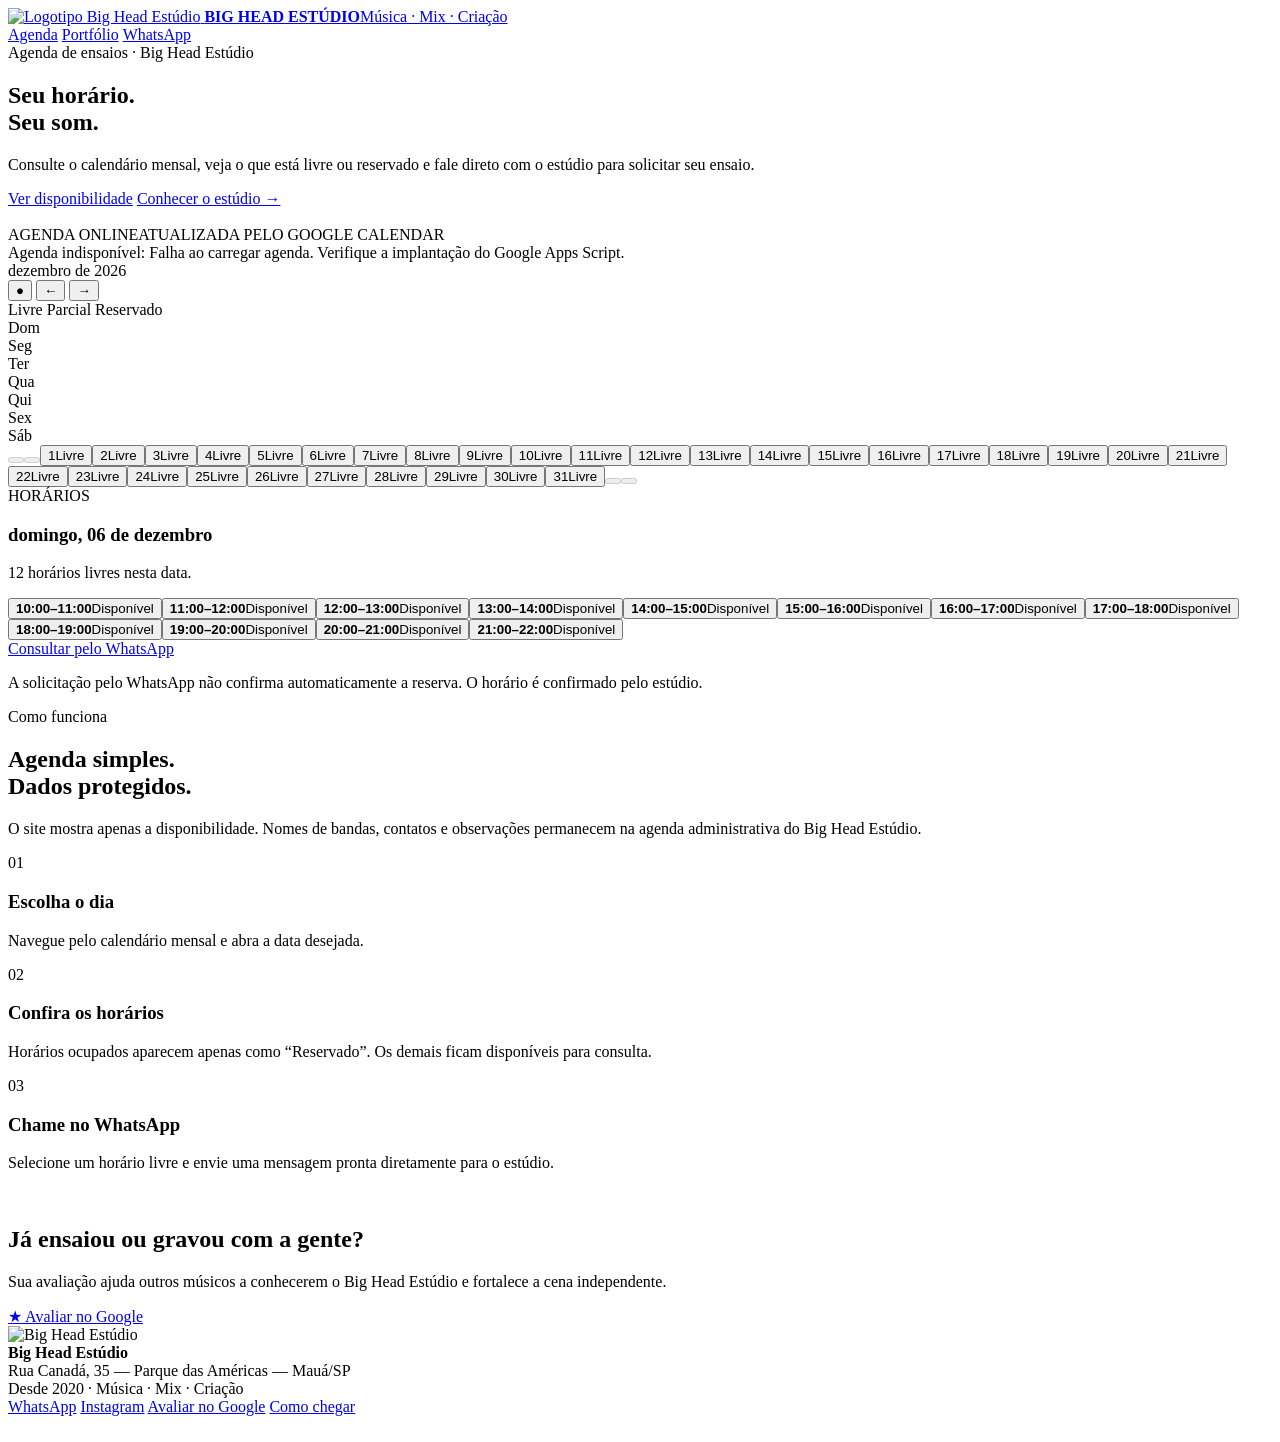
==== index.html @ 91223440 "Publish Big Head Estúdio homepage" ====
<!doctype html>
<html lang="pt-BR">
<head>
  <meta charset="utf-8">
  <meta name="viewport" content="width=device-width, initial-scale=1">
  <meta name="description" content="Agenda do Big Head Estúdio em Mauá. Consulte os horários disponíveis para ensaios e fale pelo WhatsApp.">
  <meta name="theme-color" content="#050505">
  <title>Agenda | Big Head Estúdio</title>
  <link rel="icon" href="assets/bh-mark.svg" type="image/svg+xml">
  <link rel="stylesheet" href="styles.css">
</head>
<body data-page="agenda">
  <header class="site-header">
    <nav class="nav" aria-label="Navegação principal">
      <a class="brand" href="index.html" aria-label="Big Head Estúdio — Agenda">
        <img class="brand-logo" src="assets/logo-oficial-2026.webp" alt="Logotipo Big Head Estúdio">
        <span class="brand-text"><strong>BIG HEAD ESTÚDIO</strong><span>Música · Mix · Criação</span></span>
      </a>
      <div class="nav-links">
        <a class="nav-link active" href="index.html">Agenda</a>
        <a class="nav-link" href="portfolio.html">Portfólio</a>
        <a class="nav-link nav-whatsapp js-whatsapp" href="#"><img src="assets/whatsapp-contact.svg" alt="">WhatsApp</a>
      </div>
    </nav>
  </header>

  <main>
    <section class="hero hero-agenda">
      <div class="container hero-layout">
        <div class="hero-content">
          <div class="eyebrow">Agenda de ensaios · Big Head Estúdio</div>
          <h1>Seu horário.<br><span>Seu som.</span></h1>
          <p class="hero-copy">Consulte o calendário mensal, veja o que está livre ou reservado e fale direto com o estúdio para solicitar seu ensaio.</p>
          <div class="hero-actions">
            <a class="btn btn-primary" href="#agenda">Ver disponibilidade</a>
            <a class="btn btn-ghost" href="portfolio.html">Conhecer o estúdio →</a>
          </div>
        </div>
        <div class="hero-emblem" aria-hidden="true">
          <div class="soundwave wave-left"></div>
          <img src="assets/logo-oficial-2026.webp" alt="">
          <div class="soundwave wave-right"></div>
        </div>
      </div>
    </section>

    <section id="agenda" class="container agenda-section">
      <div class="section-ribbon"><span>AGENDA ONLINE</span><span>ATUALIZADA PELO GOOGLE CALENDAR</span></div>
      <div id="demoBanner" class="demo-banner">Prévia de layout: a integração com o Google Calendar ainda não foi configurada neste arquivo. Os bloqueios exibidos abaixo são apenas demonstrativos.</div>
      <div class="calendar-shell">
        <div class="calendar-card">
          <div class="calendar-toolbar">
            <div id="calendarTitle" class="calendar-title">Mês</div>
            <button id="todayBtn" class="icon-btn" type="button" title="Hoje">●</button>
            <button id="prevMonth" class="icon-btn" type="button" aria-label="Mês anterior">←</button>
            <button id="nextMonth" class="icon-btn" type="button" aria-label="Próximo mês">→</button>
          </div>
          <div class="calendar-legend" aria-label="Legenda do calendário">
            <span><i class="legend-dot free"></i>Livre</span>
            <span><i class="legend-dot partial"></i>Parcial</span>
            <span><i class="legend-dot full"></i>Reservado</span>
          </div>
          <div class="weekdays" aria-hidden="true">
            <div>Dom</div><div>Seg</div><div>Ter</div><div>Qua</div><div>Qui</div><div>Sex</div><div>Sáb</div>
          </div>
          <div id="calendarGrid" class="calendar-grid" aria-label="Calendário mensal"></div>
        </div>

        <aside class="day-card" aria-live="polite">
          <div class="day-card-brand"><img src="assets/logo-oficial-2026.webp" alt=""><span>HORÁRIOS</span></div>
          <h3 id="selectedDateTitle">Selecione um dia</h3>
          <p id="selectedDateSubtitle" class="day-subtitle">Clique em uma data no calendário para consultar os horários.</p>
          <div id="slots" class="slots"></div>
          <a id="dayWhatsapp" class="btn btn-whatsapp day-cta js-whatsapp" href="#"><img src="assets/whatsapp-contact.svg" alt="">Consultar pelo WhatsApp</a>
          <p class="day-note">A solicitação pelo WhatsApp não confirma automaticamente a reserva. O horário é confirmado pelo estúdio.</p>
        </aside>
      </div>
    </section>

    <section class="section section-dark">
      <div class="container">
        <div class="section-head">
          <div><div class="eyebrow">Como funciona</div><h2>Agenda simples.<br>Dados protegidos.</h2></div>
          <p>O site mostra apenas a disponibilidade. Nomes de bandas, contatos e observações permanecem na agenda administrativa do Big Head Estúdio.</p>
        </div>
        <div class="grid-3">
          <article class="content-card"><div class="card-kicker">01</div><h3>Escolha o dia</h3><p>Navegue pelo calendário mensal e abra a data desejada.</p></article>
          <article class="content-card"><div class="card-kicker">02</div><h3>Confira os horários</h3><p>Horários ocupados aparecem apenas como “Reservado”. Os demais ficam disponíveis para consulta.</p></article>
          <article class="content-card"><div class="card-kicker">03</div><h3>Chame no WhatsApp</h3><p>Selecione um horário livre e envie uma mensagem pronta diretamente para o estúdio.</p></article>
        </div>
      </div>
    </section>

    <section class="container">
      <div class="review-cta">
        <img class="review-logo" src="assets/logo-oficial-2026.webp" alt="">
        <div><h2>Já ensaiou ou gravou com a gente?</h2><p>Sua avaliação ajuda outros músicos a conhecerem o Big Head Estúdio e fortalece a cena independente.</p></div>
        <a class="btn js-review" href="#" target="_blank" rel="noopener">★ Avaliar no Google</a>
      </div>
    </section>
  </main>

  <footer class="site-footer">
    <div class="container footer-grid">
      <div class="footer-brand"><img src="assets/logo-oficial-2026.webp" alt="Big Head Estúdio"><div><strong>Big Head Estúdio</strong><br>Rua Canadá, 35 — Parque das Américas — Mauá/SP<br><span>Desde 2020 · Música · Mix · Criação</span></div></div>
      <div class="footer-links">
        <a class="footer-whatsapp js-whatsapp" href="#"><img src="assets/whatsapp-contact.svg" alt="">WhatsApp</a>
        <a class="js-instagram" href="#" target="_blank" rel="noopener">Instagram</a>
        <a class="js-review" href="#" target="_blank" rel="noopener">Avaliar no Google</a>
        <a class="js-maps" href="#" target="_blank" rel="noopener">Como chegar</a>
      </div>
    </div>
  </footer>

  <a class="floating-whatsapp js-whatsapp" href="#" aria-label="Falar no WhatsApp"><img src="assets/whatsapp-contact.svg" alt=""></a>
  <script src="config.js"></script>
  <script src="app.js"></script>
</body>
</html>
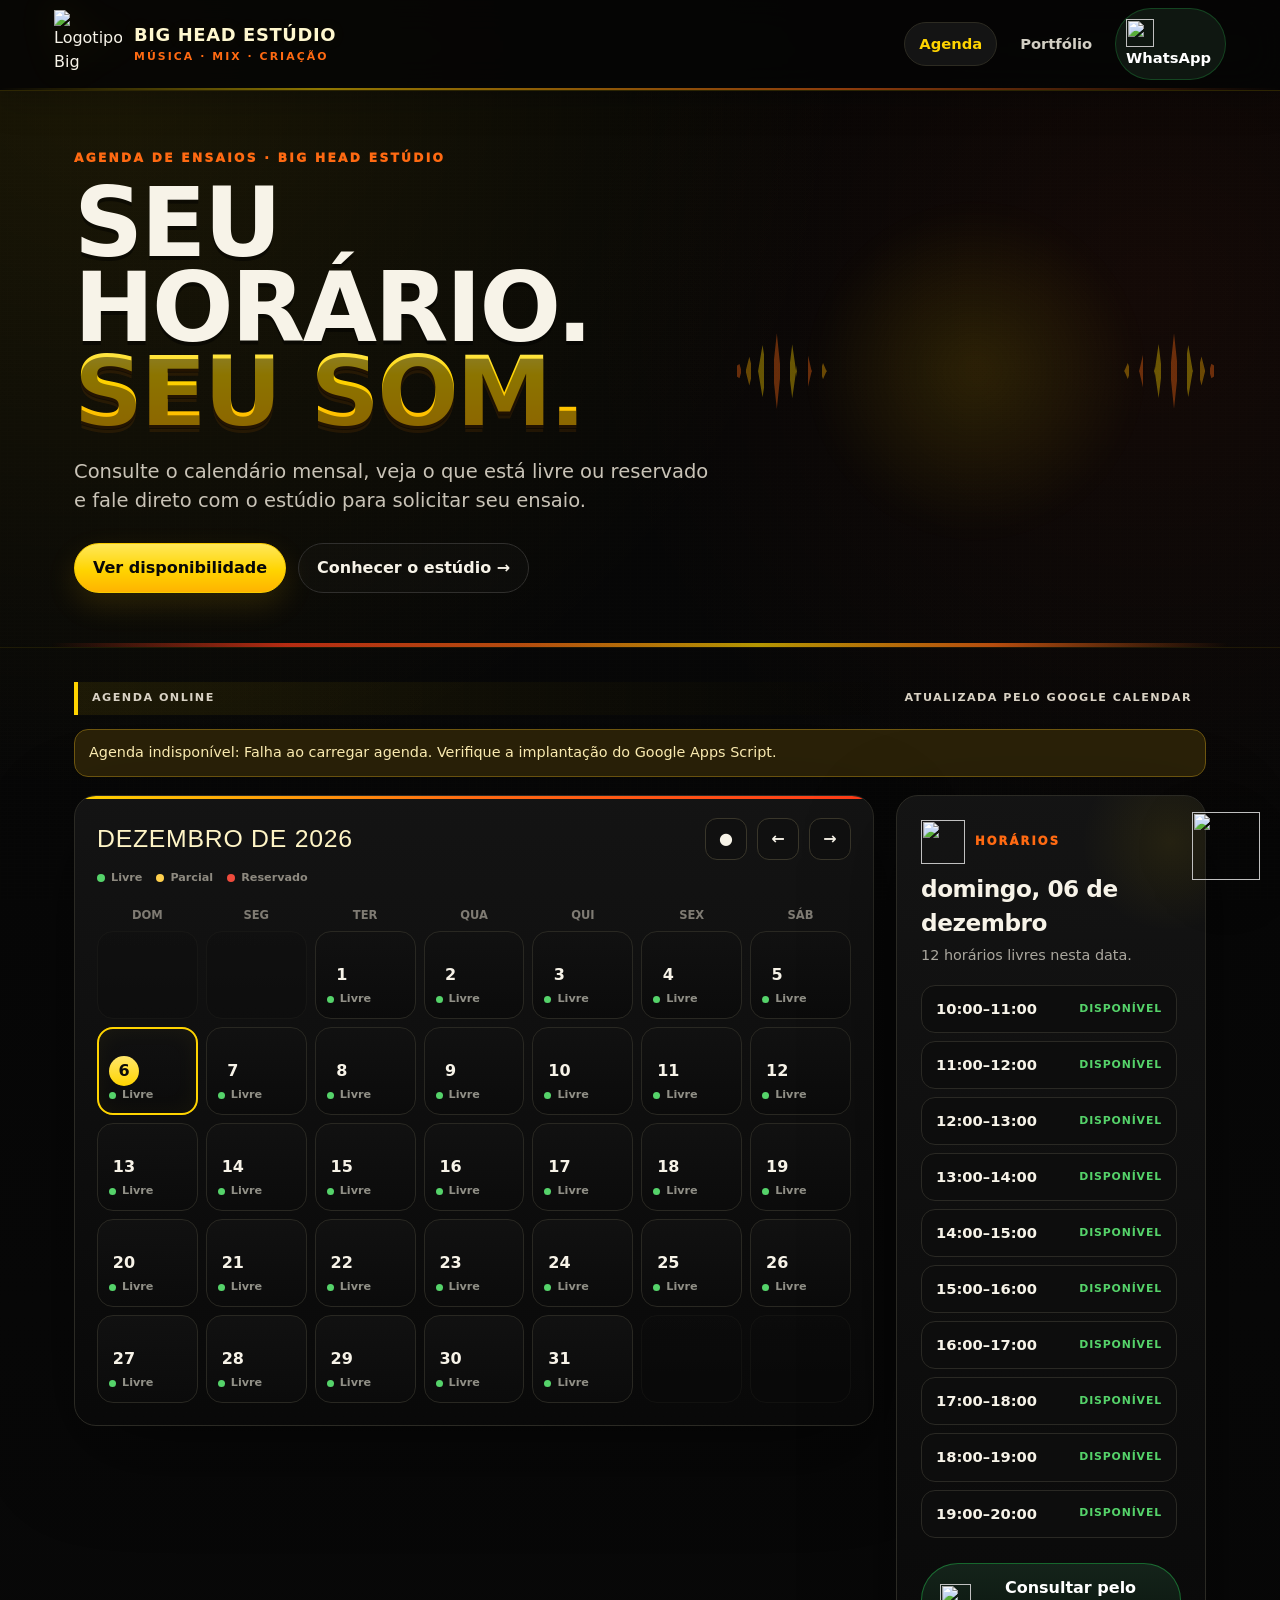
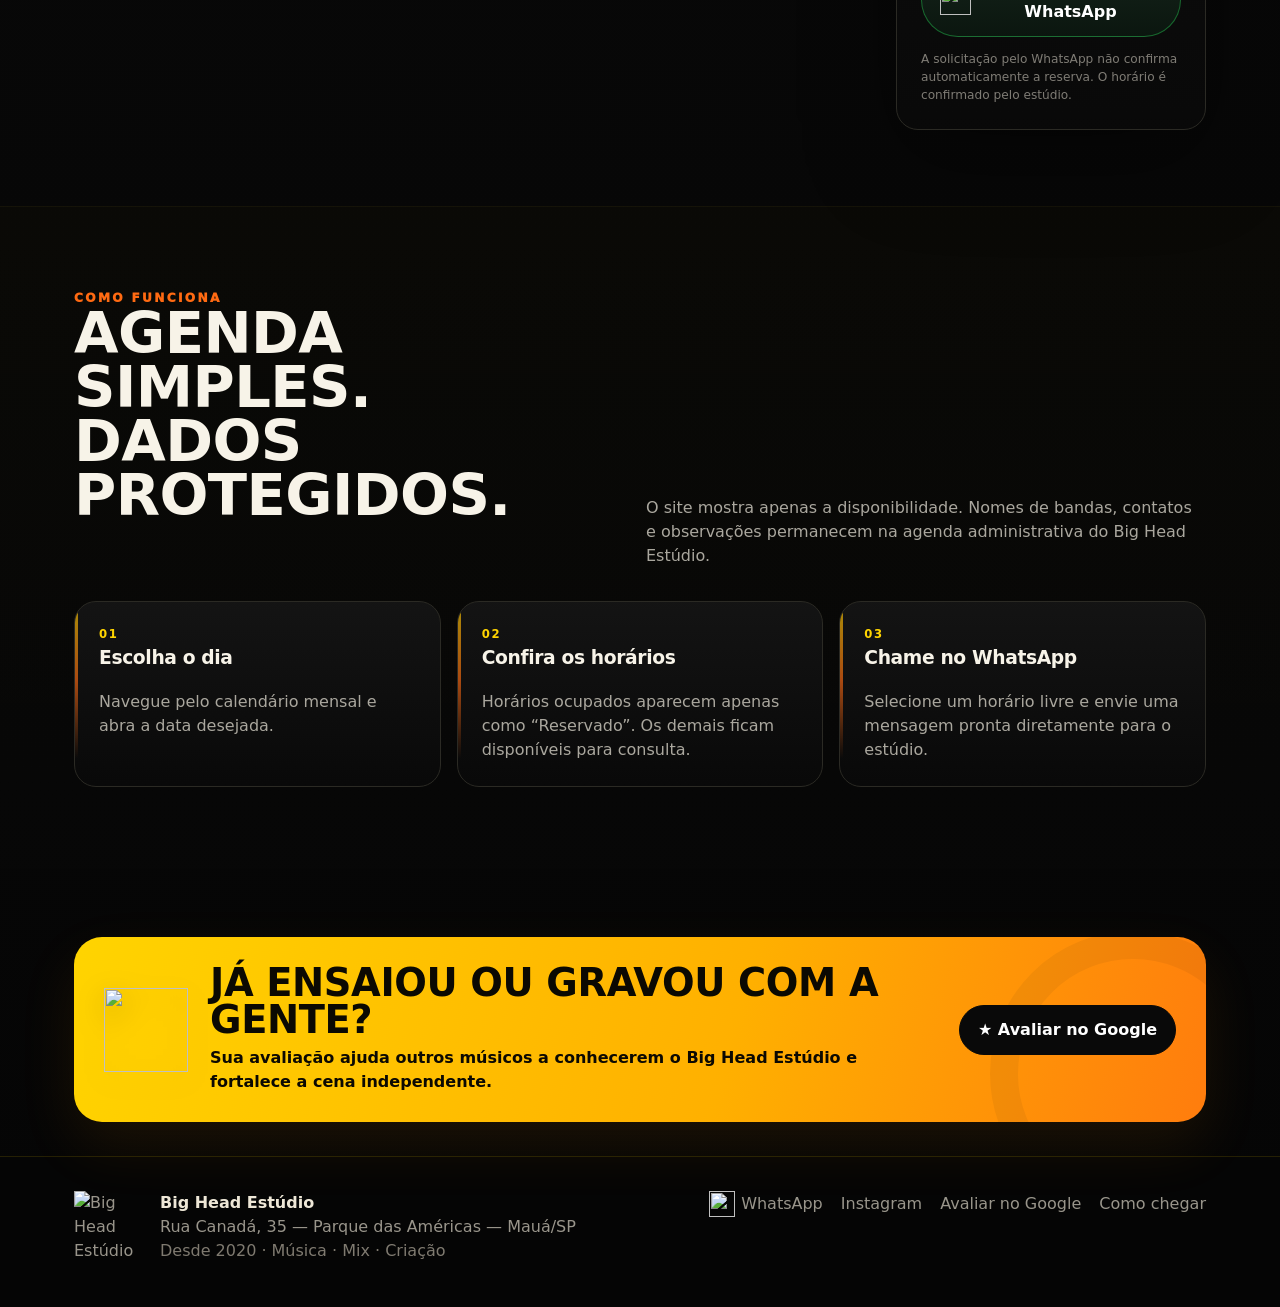
==== commit a031269c: "Split site styles for publication" ====
--- a/index.html
+++ b/index.html
@@ -7,7 +7,9 @@
   <meta name="theme-color" content="#050505">
   <title>Agenda | Big Head Estúdio</title>
   <link rel="icon" href="assets/bh-mark.svg" type="image/svg+xml">
-  <link rel="stylesheet" href="styles.css">
+  <link rel="stylesheet" href="styles-a.css">
+  <link rel="stylesheet" href="styles-b.css">
+  <link rel="stylesheet" href="styles-responsive.css">
 </head>
 <body data-page="agenda">
   <header class="site-header">
--- a/styles-a.css
+++ b/styles-a.css
@@ -0,0 +1,421 @@
+:root {
+  --bg: #050505;
+  --bg-2: #0a0a0b;
+  --panel: #0e0f10;
+  --panel-2: #151516;
+  --line: #292929;
+  --text: #f7f3e8;
+  --muted: #aaa79e;
+  --yellow: #ffd400;
+  --gold: #ffb000;
+  --orange: #ff6a12;
+  --red: #ff3b18;
+  --green: #19c94b;
+  --danger: #ef4b3c;
+  --ok: #55d36a;
+  --warning: #ffd04d;
+  --radius: 22px;
+  --shadow: 0 28px 90px rgba(0,0,0,.42);
+}
+
+* { box-sizing: border-box; }
+html { scroll-behavior: smooth; }
+body {
+  margin: 0;
+  background:
+    radial-gradient(circle at 8% 2%, rgba(255,212,0,.09), transparent 24%),
+    radial-gradient(circle at 90% 10%, rgba(255,76,24,.06), transparent 20%),
+    linear-gradient(180deg, #050505 0%, #080808 45%, #050505 100%);
+  color: var(--text);
+  font-family: Inter, ui-sans-serif, system-ui, -apple-system, BlinkMacSystemFont, "Segoe UI", sans-serif;
+  line-height: 1.5;
+}
+body::before {
+  content:"";
+  position:fixed;
+  inset:0;
+  pointer-events:none;
+  opacity:.18;
+  background-image:
+    repeating-linear-gradient(0deg, rgba(255,255,255,.012) 0 1px, transparent 1px 4px),
+    repeating-linear-gradient(90deg, rgba(255,212,0,.008) 0 1px, transparent 1px 7px);
+  mix-blend-mode:screen;
+  z-index:-1;
+}
+a { color: inherit; text-decoration: none; }
+button, input { font: inherit; }
+button { color: inherit; }
+img { max-width:100%; display:block; }
+
+.site-header {
+  position: sticky;
+  top: 0;
+  z-index: 50;
+  backdrop-filter: blur(18px);
+  background: rgba(5,5,5,.88);
+  border-bottom: 1px solid rgba(255,212,0,.16);
+  box-shadow:0 10px 35px rgba(0,0,0,.22);
+}
+.site-header::after {
+  content:"";
+  display:block;
+  height:2px;
+  background:linear-gradient(90deg, transparent, var(--yellow) 25%, var(--orange) 66%, transparent);
+  opacity:.55;
+}
+.nav {
+  max-width: 1220px;
+  margin: 0 auto;
+  min-height: 86px;
+  padding: 8px 24px;
+  display: flex;
+  align-items: center;
+  gap: 24px;
+}
+.brand { display:flex; align-items:center; gap:12px; margin-right:auto; min-width:0; }
+.brand-logo {
+  width:68px;
+  height:68px;
+  object-fit:contain;
+  flex:0 0 auto;
+  filter:drop-shadow(0 0 18px rgba(255,212,0,.13));
+}
+.brand-text { min-width:0; }
+.brand-text strong {
+  display:block;
+  font-family: Impact, "Arial Black", system-ui, sans-serif;
+  letter-spacing:.035em;
+  font-size:1.12rem;
+  color:#fff8cf;
+  text-shadow:0 0 18px rgba(255,212,0,.08);
+}
+.brand-text span {
+  display:block;
+  color:var(--orange);
+  font-size:.68rem;
+  font-weight:900;
+  text-transform:uppercase;
+  letter-spacing:.19em;
+}
+.nav-links { display:flex; align-items:center; gap:8px; }
+.nav-link {
+  padding:10px 14px;
+  border-radius:999px;
+  color:#d2cec3;
+  font-size:.92rem;
+  font-weight:800;
+  border:1px solid transparent;
+}
+.nav-link:hover, .nav-link.active {
+  background:#141414;
+  border-color:#2d2b22;
+  color:var(--yellow);
+}
+.nav-whatsapp {
+  background:#0f1711;
+  color:white;
+  border-color:rgba(38,212,84,.24);
+  padding-left:10px;
+}
+.nav-whatsapp:hover { background:#122417; color:white; border-color:#27d45b; }
+.nav-whatsapp img { width:28px; height:28px; }
+
+.container { max-width:1180px; margin:0 auto; padding:0 24px; }
+.hero {
+  position:relative;
+  overflow:hidden;
+  padding:58px 0 54px;
+  border-bottom:1px solid rgba(255,212,0,.08);
+}
+.hero::after,
+.portfolio-hero::after {
+  content:"";
+  position:absolute;
+  left:0; right:0; bottom:0;
+  height:4px;
+  background:linear-gradient(90deg, transparent 0 4%, var(--red), var(--orange), var(--yellow), var(--orange), transparent 96% 100%);
+  opacity:.7;
+}
+.hero-layout {
+  display:grid;
+  grid-template-columns:minmax(0,1.16fr) minmax(320px,.84fr);
+  gap:34px;
+  align-items:center;
+  position:relative;
+}
+.hero-content { position:relative; z-index:2; }
+.eyebrow {
+  color:var(--orange);
+  text-transform:uppercase;
+  letter-spacing:.19em;
+  font-size:.76rem;
+  font-weight:950;
+}
+h1,h2,h3,p { margin-top:0; }
+h1,h2 {
+  font-family: Impact, "Arial Black", ui-sans-serif, system-ui, sans-serif;
+  text-transform:uppercase;
+}
+h1 {
+  font-size:clamp(3rem, 7.5vw, 6.8rem);
+  line-height:.88;
+  letter-spacing:-.025em;
+  margin:14px 0 22px;
+  max-width:900px;
+  text-shadow:0 4px 0 rgba(0,0,0,.45);
+}
+h1 span {
+  color:var(--yellow);
+  background:linear-gradient(180deg,#fff37a 0%, var(--yellow) 35%, var(--gold) 100%);
+  -webkit-background-clip:text;
+  background-clip:text;
+  color:transparent;
+  filter:drop-shadow(0 3px 0 rgba(140,72,0,.4));
+}
+h2 {
+  font-size:clamp(2.15rem,4.5vw,4rem);
+  line-height:.94;
+  letter-spacing:-.01em;
+}
+h3 { letter-spacing:-.02em; }
+.hero-copy {
+  max-width:720px;
+  color:#c9c3b7;
+  font-size:clamp(1rem, 2vw, 1.22rem);
+}
+.hero-actions { display:flex; flex-wrap:wrap; gap:12px; margin-top:28px; }
+.btn {
+  border:1px solid var(--line);
+  background:var(--panel-2);
+  padding:12px 18px;
+  border-radius:999px;
+  display:inline-flex;
+  align-items:center;
+  justify-content:center;
+  gap:8px;
+  font-weight:900;
+  cursor:pointer;
+  transition:transform .16s ease, border-color .16s ease, box-shadow .16s ease, background .16s ease;
+}
+.btn:hover { transform:translateY(-1px); border-color:#4b4530; }
+.btn-primary {
+  background:linear-gradient(180deg,#ffe85a,var(--yellow) 55%,#ffb300);
+  color:#080808;
+  border-color:#f8cb00;
+  box-shadow:0 12px 30px rgba(255,190,0,.13);
+}
+.btn-primary:hover { box-shadow:0 14px 36px rgba(255,190,0,.2); }
+.btn-ghost { background:rgba(255,255,255,.02); border-color:#302f2d; }
+.btn-whatsapp {
+  background:linear-gradient(180deg,#14231a,#0b160f);
+  color:white;
+  border-color:rgba(40,215,86,.42);
+}
+.btn-whatsapp:hover { border-color:#28d756; background:#102218; }
+.btn-whatsapp img { width:31px; height:31px; }
+
+.hero-emblem {
+  position:relative;
+  display:grid;
+  place-items:center;
+  min-height:360px;
+}
+.hero-emblem::before {
+  content:"";
+  position:absolute;
+  width:78%;
+  aspect-ratio:1;
+  border-radius:50%;
+  background:radial-gradient(circle, rgba(255,212,0,.12), transparent 65%);
+  filter:blur(12px);
+}
+.hero-emblem img {
+  position:relative;
+  z-index:2;
+  width:min(420px, 100%);
+  filter:drop-shadow(0 24px 44px rgba(0,0,0,.5));
+}
+.soundwave {
+  position:absolute;
+  top:50%;
+  width:110px;
+  height:90px;
+  opacity:.38;
+  background:
+    linear-gradient(90deg,
+      transparent 0 4%, var(--orange) 4% 7%, transparent 7% 12%,
+      var(--gold) 12% 16%, transparent 16% 23%, var(--yellow) 23% 28%, transparent 28% 37%,
+      var(--orange) 37% 43%, transparent 43% 52%, var(--yellow) 52% 58%, transparent 58% 68%,
+      var(--orange) 68% 72%, transparent 72% 81%, var(--gold) 81% 85%, transparent 85% 100%);
+  clip-path:polygon(0 47%, 6% 42%, 10% 58%, 15% 34%, 21% 64%, 27% 21%, 34% 76%, 40% 8%, 47% 91%, 54% 20%, 61% 79%, 68% 31%, 75% 67%, 82% 41%, 88% 58%, 94% 46%, 100% 53%, 100% 47%, 94% 52%, 88% 42%, 82% 59%, 75% 33%, 68% 69%, 61% 21%, 54% 80%, 47% 9%, 40% 92%, 34% 24%, 27% 79%, 21% 36%, 15% 66%, 10% 42%, 6% 58%, 0 53%);
+}
+.wave-left { left:-12px; transform:translateY(-50%); }
+.wave-right { right:-12px; transform:translateY(-50%) scaleX(-1); }
+
+.agenda-section { padding-top:34px; }
+.section-ribbon {
+  display:flex;
+  justify-content:space-between;
+  gap:20px;
+  margin:0 0 14px;
+  padding:8px 14px;
+  border-left:4px solid var(--yellow);
+  background:linear-gradient(90deg, rgba(255,212,0,.08), transparent 72%);
+  color:#d9d2c4;
+  font-size:.7rem;
+  font-weight:900;
+  letter-spacing:.13em;
+  text-transform:uppercase;
+}
+.demo-banner {
+  display:none;
+  margin:0 0 18px;
+  padding:12px 14px;
+  border-radius:14px;
+  color:#fff0b4;
+  background:#2a2108;
+  border:1px solid #6f5710;
+  font-size:.9rem;
+}
+.demo-banner.visible { display:block; }
+
+.calendar-shell {
+  display:grid;
+  grid-template-columns:minmax(0,1.45fr) minmax(310px,.55fr);
+  gap:22px;
+  align-items:start;
+  padding-bottom:76px;
+}
+.calendar-card, .day-card, .content-card {
+  background:linear-gradient(180deg, rgba(20,20,20,.98), rgba(9,9,9,.98));
+  border:1px solid #2b2a24;
+  border-radius:var(--radius);
+  box-shadow:var(--shadow);
+}
+.calendar-card {
+  padding:22px;
+  position:relative;
+  overflow:hidden;
+}
+.calendar-card::before {
+  content:"";
+  position:absolute;
+  inset:0 0 auto;
+  height:3px;
+  background:linear-gradient(90deg,var(--yellow),var(--orange),var(--red));
+}
+.calendar-toolbar { display:flex; align-items:center; gap:10px; margin-bottom:10px; }
+.calendar-title {
+  margin-right:auto;
+  font-family:Impact,"Arial Black",sans-serif;
+  font-size:1.55rem;
+  letter-spacing:.03em;
+  text-transform:uppercase;
+  color:#fff5c6;
+}
+.icon-btn {
+  width:42px;
+  height:42px;
+  border-radius:12px;
+  border:1px solid #39362a;
+  background:#101010;
+  cursor:pointer;
+  font-weight:900;
+}
+.icon-btn:hover { border-color:var(--yellow); color:var(--yellow); }
+.calendar-legend {
+  display:flex;
+  gap:14px;
+  flex-wrap:wrap;
+  margin:0 0 15px;
+  color:#8e8a80;
+  font-size:.7rem;
+  font-weight:800;
+}
+.calendar-legend span { display:flex; align-items:center; gap:6px; }
+.legend-dot { width:8px; height:8px; border-radius:50%; display:inline-block; }
+.legend-dot.free { background:var(--ok); }
+.legend-dot.partial { background:var(--warning); }
+.legend-dot.full { background:var(--danger); }
+.weekdays, .calendar-grid { display:grid; grid-template-columns:repeat(7, 1fr); gap:8px; }
+.weekdays div {
+  text-align:center;
+  color:#7f7b73;
+  font-size:.72rem;
+  font-weight:900;
+  padding:6px 0;
+  text-transform:uppercase;
+}
+.day {
+  min-height:88px;
+  border:1px solid #292822;
+  background:linear-gradient(180deg,#111,#0b0b0b);
+  border-radius:16px;
+  padding:11px;
+  text-align:left;
+  cursor:pointer;
+  position:relative;
+  transition:.18s ease;
+}
+.day:hover { border-color:#6c5e22; transform:translateY(-1px); }
+.day.outside { opacity:.3; cursor:default; }
+.day.selected { outline:2px solid var(--yellow); outline-offset:-2px; box-shadow:inset 0 0 24px rgba(255,212,0,.05); }
+.day.today .day-number { background:linear-gradient(180deg,#ffe66b,var(--yellow)); color:#0a0a0a; }
+.day-number { width:30px; height:30px; display:grid; place-items:center; border-radius:50%; font-weight:900; }
+.day-status { position:absolute; left:11px; right:11px; bottom:10px; display:flex; align-items:center; gap:6px; color:#919087; font-size:.7rem; font-weight:800; }
+.status-dot { width:7px; height:7px; border-radius:50%; background:#5d5f66; }
+.day-status.free .status-dot { background:var(--ok); }
+.day-status.partial .status-dot { background:var(--warning); }
+.day-status.full .status-dot { background:var(--danger); }
+
+.day-card {
+  padding:24px;
+  position:sticky;
+  top:108px;
+  overflow:hidden;
+}
+.day-card::after {
+  content:"";
+  position:absolute;
+  right:-56px;
+  top:-44px;
+  width:180px;
+  height:180px;
+  border-radius:50%;
+  background:radial-gradient(circle, rgba(255,212,0,.08), transparent 70%);
+}
+.day-card-brand {
+  display:flex;
+  align-items:center;
+  gap:10px;
+  color:var(--orange);
+  font-size:.72rem;
+  font-weight:950;
+  letter-spacing:.18em;
+  margin-bottom:8px;
+}
+.day-card-brand img { width:44px; height:44px; object-fit:contain; }
+.day-card h3 { font-size:1.45rem; margin-bottom:4px; position:relative; z-index:2; }
+.day-subtitle { color:var(--muted); font-size:.9rem; margin-bottom:18px; }
+.slots { display:grid; gap:8px; max-height:560px; overflow:auto; padding-right:4px; }
+.slot {
+  width:100%;
+  border:1px solid #2a2924;
+  background:#0d0d0d;
+  border-radius:14px;
+  padding:12px 14px;
+  display:flex;
+  align-items:center;
+  justify-content:space-between;
+  gap:12px;
+  text-align:left;
+}
+.slot.available { cursor:pointer; }
+.slot.available:hover, .slot.available.selected { border-color:var(--yellow); background:#171508; }
+.slot.reserved { color:#77766f; opacity:.84; background:#0a0a0a; }
+.slot strong { font-size:.92rem; }
+.slot-badge { font-size:.68rem; font-weight:900; text-transform:uppercase; letter-spacing:.08em; }
+.slot.available .slot-badge { color:var(--ok); }
+.slot.reserved .slot-badge { color:var(--danger); }
+.day-cta { margin-top:18px; width:100%; }
+.day-note { color:#7f7c75; font-size:.76rem; margin:13px 0 0; }
--- a/styles-b.css
+++ b/styles-b.css
@@ -0,0 +1,164 @@
+.section { padding:82px 0; border-top:1px solid rgba(255,212,0,.05); }
+.section-dark { background:linear-gradient(180deg,rgba(255,212,0,.015),rgba(255,255,255,.006)); }
+.section-head { display:flex; align-items:end; justify-content:space-between; gap:30px; margin-bottom:30px; }
+.section-head p { max-width:560px; color:var(--muted); margin-bottom:3px; }
+.grid-3 { display:grid; grid-template-columns:repeat(3,1fr); gap:16px; }
+.grid-2 { display:grid; grid-template-columns:repeat(2,1fr); gap:16px; }
+.content-card {
+  padding:24px;
+  box-shadow:none;
+  position:relative;
+  overflow:hidden;
+}
+.content-card::before {
+  content:"";
+  position:absolute;
+  left:0; top:0; bottom:0;
+  width:3px;
+  background:linear-gradient(180deg,var(--yellow),var(--orange),transparent 85%);
+  opacity:.65;
+}
+.content-card p { color:#aaa79e; margin-bottom:0; }
+.card-kicker { color:var(--yellow); font-weight:900; font-size:.73rem; text-transform:uppercase; letter-spacing:.14em; }
+
+.portfolio-hero {
+  position:relative;
+  overflow:hidden;
+  min-height:68vh;
+  display:flex;
+  align-items:center;
+  padding:70px 0 56px;
+  border-bottom:1px solid rgba(255,212,0,.08);
+}
+.portfolio-layout { grid-template-columns:minmax(0,1.08fr) minmax(300px,.92fr); }
+.portfolio-emblem { min-height:390px; }
+.stat-strip {
+  grid-column:1/-1;
+  display:grid;
+  grid-template-columns:repeat(4,1fr);
+  gap:1px;
+  background:#302c1e;
+  border:1px solid #302c1e;
+  border-radius:20px;
+  overflow:hidden;
+  margin-top:12px;
+}
+.stat { background:#0e0e0e; padding:20px; }
+.stat strong {
+  display:block;
+  font-family:Impact,"Arial Black",sans-serif;
+  font-size:1.7rem;
+  color:var(--yellow);
+  letter-spacing:.03em;
+}
+.stat span { color:var(--muted); font-size:.82rem; }
+.timeline { position:relative; margin-top:26px; }
+.timeline:before { content:""; position:absolute; left:13px; top:4px; bottom:4px; width:1px; background:#494127; }
+.timeline-item { position:relative; padding:0 0 30px 46px; }
+.timeline-item:before {
+  content:"";
+  position:absolute;
+  left:7px;
+  top:4px;
+  width:13px;
+  height:13px;
+  border-radius:50%;
+  background:linear-gradient(180deg,#ffe669,var(--yellow));
+  box-shadow:0 0 0 5px #16140a, 0 0 24px rgba(255,212,0,.12);
+}
+.timeline-year { color:var(--orange); font-weight:950; letter-spacing:.06em; }
+.timeline-item p { color:#aaa79e; max-width:760px; }
+
+.media-grid { display:grid; grid-template-columns:repeat(12,1fr); gap:12px; }
+.media-placeholder {
+  min-height:230px;
+  border:1px dashed #4a4328;
+  border-radius:20px;
+  background:
+    linear-gradient(135deg,rgba(255,212,0,.04),transparent 45%),
+    linear-gradient(135deg,#141414,#080808);
+  display:flex;
+  flex-direction:column;
+  justify-content:end;
+  padding:20px;
+  color:#928f86;
+  position:relative;
+  overflow:hidden;
+}
+.media-placeholder::after {
+  content:"BIG HEAD";
+  position:absolute;
+  right:-18px;
+  top:18px;
+  font-family:Impact,"Arial Black",sans-serif;
+  font-size:2rem;
+  color:rgba(255,212,0,.04);
+  letter-spacing:.06em;
+  transform:rotate(90deg);
+}
+.media-placeholder:nth-child(1) { grid-column:span 7; min-height:390px; }
+.media-placeholder:nth-child(2) { grid-column:span 5; }
+.media-placeholder:nth-child(3), .media-placeholder:nth-child(4), .media-placeholder:nth-child(5) { grid-column:span 4; }
+.media-placeholder strong { color:#ebe4d3; }
+
+.review-cta {
+  margin:68px 0 34px;
+  padding:28px 30px;
+  border-radius:28px;
+  background:linear-gradient(105deg,#ffd400 0%,#ffb000 58%,#ff6a12 115%);
+  color:#0c0902;
+  display:grid;
+  grid-template-columns:auto 1fr auto;
+  align-items:center;
+  gap:22px;
+  position:relative;
+  overflow:hidden;
+  box-shadow:0 24px 60px rgba(255,153,0,.09);
+}
+.review-cta::after {
+  content:"";
+  position:absolute;
+  right:-70px;
+  bottom:-95px;
+  width:230px;
+  height:230px;
+  border-radius:50%;
+  border:28px solid rgba(0,0,0,.05);
+}
+.review-logo { width:84px; height:84px; object-fit:contain; filter:drop-shadow(0 8px 14px rgba(0,0,0,.18)); }
+.review-cta h2 { font-size:clamp(1.7rem,3vw,2.8rem); margin-bottom:8px; color:#0b0902; }
+.review-cta p { margin-bottom:0; max-width:650px; font-weight:600; }
+.review-cta .btn { background:#090909; border-color:#090909; color:white; flex-shrink:0; position:relative; z-index:2; }
+
+.site-footer {
+  border-top:1px solid rgba(255,212,0,.13);
+  padding:34px 0 44px;
+  color:#99958b;
+  background:#050505;
+}
+.footer-grid { display:flex; align-items:flex-start; justify-content:space-between; gap:30px; }
+.footer-brand { display:flex; align-items:center; gap:14px; }
+.footer-brand img { width:72px; height:72px; object-fit:contain; }
+.footer-brand strong { color:#eee7d7; }
+.footer-brand span { color:#7f7a70; }
+.footer-links { display:flex; flex-wrap:wrap; align-items:center; gap:12px 18px; }
+.footer-links a:hover { color:var(--yellow); }
+.footer-whatsapp { display:inline-flex; align-items:center; gap:6px; }
+.footer-whatsapp img { width:26px; height:26px; }
+
+.floating-whatsapp {
+  position:fixed;
+  right:20px;
+  bottom:20px;
+  z-index:60;
+  width:68px;
+  height:68px;
+  border-radius:50%;
+  display:grid;
+  place-items:center;
+  background:transparent;
+  filter:drop-shadow(0 18px 28px rgba(0,0,0,.48));
+  transition:transform .16s ease, filter .16s ease;
+}
+.floating-whatsapp:hover { transform:translateY(-3px) scale(1.03); filter:drop-shadow(0 22px 32px rgba(0,0,0,.55)); }
+.floating-whatsapp img { width:68px; height:68px; }
--- a/styles-responsive.css
+++ b/styles-responsive.css
@@ -0,0 +1,211 @@
+@media (max-width: 930px) {
+  .nav { padding:8px 16px; min-height:76px; }
+  .brand-logo { width:56px; height:56px; }
+  .brand-text span { display:none; }
+  .nav-link { padding:9px 10px; font-size:.82rem; }
+  .nav-whatsapp { display:none; }
+  .container { padding:0 16px; }
+  .hero { padding-top:42px; }
+  .hero-layout, .portfolio-layout { grid-template-columns:1fr; }
+  .hero-emblem { min-height:260px; max-width:430px; margin:0 auto; }
+  .calendar-shell { grid-template-columns:1fr; }
+  .day-card { position:static; }
+  .grid-3 { grid-template-columns:1fr; }
+  .grid-2 { grid-template-columns:1fr; }
+  .section-head { display:block; }
+  .stat-strip { grid-template-columns:repeat(2,1fr); }
+  .media-placeholder, .media-placeholder:nth-child(n) { grid-column:span 12; min-height:230px; }
+  .review-cta { grid-template-columns:auto 1fr; }
+  .review-cta .btn { grid-column:1/-1; justify-self:start; }
+}
+
+@media (max-width: 620px) {
+  .brand-text strong { font-size:.83rem; }
+  .brand-logo { width:50px; height:50px; }
+  .nav-links { gap:2px; }
+  .nav-link { padding:8px; }
+  .hero { padding:34px 0 42px; }
+  h1 { font-size:clamp(3rem,17vw,4.8rem); }
+  .hero-emblem { min-height:220px; }
+  .hero-emblem img { width:300px; }
+  .soundwave { display:none; }
+  .section-ribbon { display:block; }
+  .section-ribbon span { display:block; }
+  .section-ribbon span + span { margin-top:4px; color:#7f7a70; }
+  .calendar-card { padding:12px; }
+  .calendar-toolbar { margin:4px 3px 10px; }
+  .calendar-title { font-size:1.05rem; }
+  .calendar-legend { margin-left:4px; }
+  .weekdays, .calendar-grid { gap:4px; }
+  .day { min-height:66px; border-radius:12px; padding:7px; }
+  .day-number { width:25px; height:25px; font-size:.82rem; }
+  .day-status { left:8px; right:8px; bottom:7px; font-size:0; }
+  .day-status .status-dot { width:8px; height:8px; }
+  .review-cta { grid-template-columns:1fr; padding:24px; }
+  .review-logo { width:72px; height:72px; }
+  .review-cta .btn { grid-column:auto; }
+  .footer-grid { display:block; }
+  .footer-brand { align-items:flex-start; }
+  .footer-brand img { width:62px; height:62px; }
+  .footer-links { margin-top:20px; }
+  .floating-whatsapp, .floating-whatsapp img { width:62px; height:62px; }
+}
+
+/* =========================================================
+   REVISÃO DE ENQUADRAMENTO / RESPONSIVIDADE — V2.1
+   Ajustes defensivos para desktop, tablet e celular.
+   ========================================================= */
+html, body { max-width:100%; }
+body { overflow-x:clip; }
+
+.nav > *,
+.hero-layout > *,
+.calendar-shell > *,
+.section-head > *,
+.review-cta > *,
+.footer-grid > *,
+.grid-2 > *,
+.grid-3 > * { min-width:0; }
+
+.brand-text strong { white-space:nowrap; }
+.nav-links { flex:0 0 auto; }
+
+h1, h2, h3,
+.hero-copy,
+.content-card,
+.footer-brand,
+.review-cta,
+.day-card { overflow-wrap:anywhere; }
+
+.btn, .nav-link {
+  max-width:100%;
+  text-align:center;
+}
+
+.calendar-toolbar > * { min-width:0; }
+.calendar-title { overflow:hidden; text-overflow:ellipsis; white-space:nowrap; }
+.calendar-grid, .weekdays { min-width:0; }
+.day { min-width:0; overflow:hidden; }
+.day-number { flex:0 0 auto; }
+.day-status { min-width:0; overflow:hidden; white-space:nowrap; text-overflow:ellipsis; }
+.slot { min-width:0; }
+.slot strong { min-width:0; }
+.slot-badge { flex:0 0 auto; }
+
+.review-cta > * { position:relative; z-index:1; }
+.review-cta .btn { white-space:normal; }
+.footer-links { justify-content:flex-end; }
+
+@media (max-width: 760px) {
+  .portfolio-hero { min-height:auto; }
+  .hero-layout, .portfolio-layout { gap:22px; }
+  .hero-content { max-width:100%; }
+  .hero-copy { max-width:100%; }
+  .section { padding:64px 0; }
+  .section-head { margin-bottom:24px; }
+  .footer-links { justify-content:flex-start; }
+}
+
+@media (max-width: 620px) {
+  .nav { gap:10px; padding:7px 12px; min-height:66px; }
+  .brand { gap:8px; }
+  .brand-logo { width:46px; height:46px; }
+  .brand-text strong { font-size:.78rem; }
+  .nav-link { padding:7px 8px; font-size:.78rem; }
+
+  .container { padding-left:14px; padding-right:14px; }
+  .hero { padding-top:28px; }
+  .hero-layout { gap:16px; }
+  h1 { margin-bottom:16px; line-height:.92; }
+  h2 { line-height:.98; }
+  .hero-actions { gap:9px; margin-top:22px; }
+  .hero-actions .btn { flex:1 1 170px; }
+
+  .calendar-shell { gap:16px; padding-bottom:56px; }
+  .calendar-toolbar {
+    display:grid;
+    grid-template-columns:minmax(0,1fr) repeat(3,38px);
+    gap:7px;
+    align-items:center;
+  }
+  .icon-btn { width:38px; height:38px; border-radius:10px; }
+  .calendar-title { margin-right:0; font-size:1rem; }
+  .calendar-legend { gap:10px; font-size:.66rem; }
+  .weekdays div { font-size:.65rem; padding:4px 0; }
+  .day { min-height:62px; }
+
+  .day-card { padding:20px; }
+  .day-card-brand { letter-spacing:.14em; }
+  .slots { max-height:none; }
+  .slot { padding:11px 12px; gap:8px; }
+  .slot strong { font-size:.86rem; }
+  .slot-badge { font-size:.62rem; }
+  .day-cta { padding-left:12px; padding-right:12px; }
+
+  .stat { padding:16px; }
+  .stat strong { font-size:1.45rem; }
+  .stat span { font-size:.76rem; }
+  .timeline-item { padding-left:40px; }
+
+  .review-cta { margin-top:52px; margin-bottom:26px; gap:16px; }
+  .review-cta h2 { line-height:1; }
+
+  .site-footer { padding-bottom:96px; }
+  .footer-brand { gap:10px; }
+  .footer-links { gap:10px 14px; }
+  .floating-whatsapp {
+    right:14px;
+    bottom:calc(14px + env(safe-area-inset-bottom, 0px));
+  }
+}
+
+@media (max-width: 480px) {
+  .brand-text { display:none; }
+  .brand-logo { width:48px; height:48px; }
+  .nav { min-height:64px; }
+  .nav-links { margin-left:auto; }
+  .nav-link { font-size:.8rem; padding:8px 9px; }
+
+  h1 { font-size:clamp(2.75rem, 16vw, 4rem); }
+  h2 { font-size:clamp(1.9rem, 10vw, 2.8rem); }
+  .eyebrow { font-size:.68rem; letter-spacing:.14em; }
+  .hero-emblem { min-height:190px; }
+  .hero-emblem img { width:min(270px, 88vw); }
+
+  .section-ribbon { font-size:.63rem; letter-spacing:.1em; }
+  .calendar-card { padding:10px; border-radius:18px; }
+  .calendar-toolbar { grid-template-columns:minmax(0,1fr) repeat(3,34px); gap:5px; }
+  .icon-btn { width:34px; height:34px; }
+  .calendar-title { font-size:.9rem; }
+  .calendar-legend { gap:8px; margin-bottom:11px; }
+  .weekdays, .calendar-grid { gap:3px; }
+  .weekdays div { font-size:.58rem; }
+  .day { min-height:58px; padding:6px; border-radius:10px; }
+  .day-number { width:24px; height:24px; font-size:.78rem; }
+  .day-status { left:6px; right:6px; bottom:6px; }
+
+  .slot { align-items:flex-start; flex-direction:column; gap:3px; }
+  .slot-badge { align-self:flex-start; }
+
+  .stat-strip { grid-template-columns:1fr 1fr; border-radius:16px; }
+  .stat { padding:14px 12px; }
+  .media-placeholder, .media-placeholder:nth-child(n) { min-height:190px; }
+
+  .review-cta { border-radius:22px; padding:20px; }
+  .review-logo { width:64px; height:64px; }
+  .review-cta .btn { width:100%; }
+  .footer-brand { font-size:.88rem; }
+  .footer-brand img { width:56px; height:56px; }
+}
+
+@media (max-width: 350px) {
+  .nav { padding-left:8px; padding-right:8px; }
+  .brand-logo { width:42px; height:42px; }
+  .nav-link { font-size:.72rem; padding:7px 6px; }
+  .container { padding-left:10px; padding-right:10px; }
+  .calendar-toolbar { grid-template-columns:minmax(0,1fr) repeat(3,31px); }
+  .icon-btn { width:31px; height:31px; }
+  .calendar-title { font-size:.82rem; }
+  .day { min-height:54px; padding:5px; }
+  .day-number { width:22px; height:22px; font-size:.73rem; }
+}
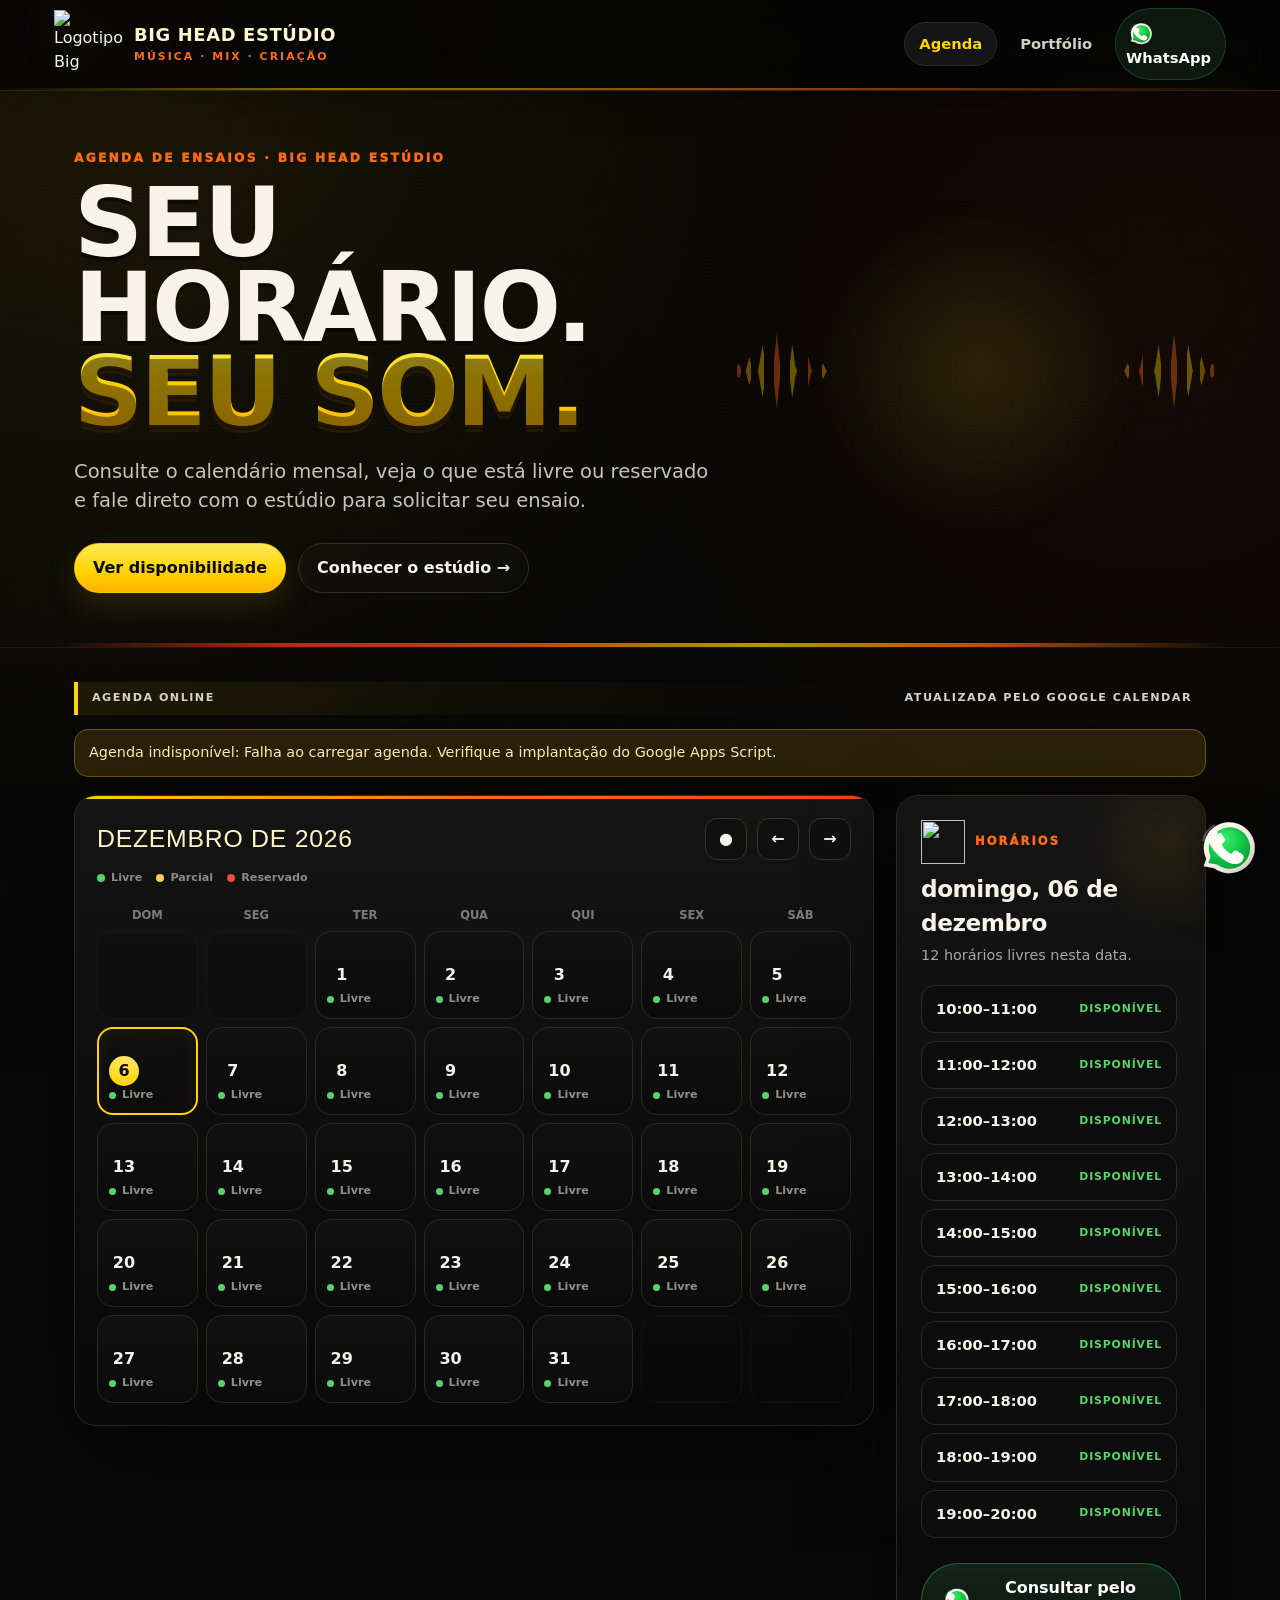
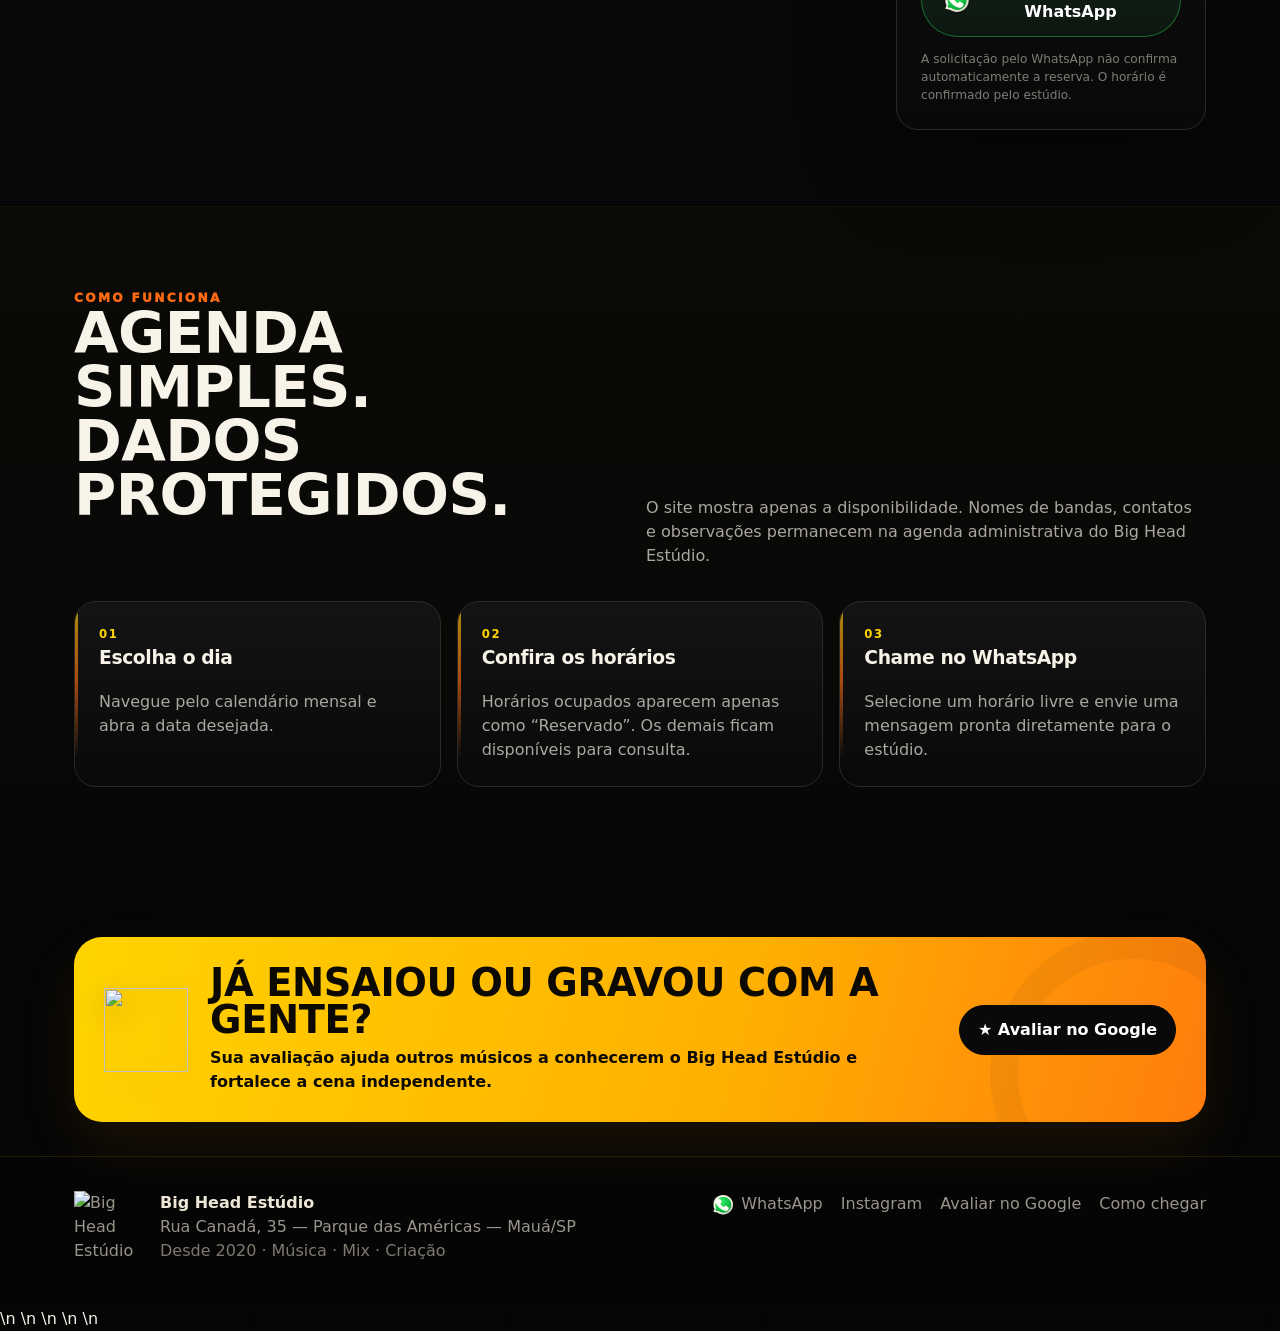
==== commit f443f9d8: "Load official Big Head logo" ====
--- a/index.html
+++ b/index.html
@@ -15,7 +15,7 @@
   <header class="site-header">
     <nav class="nav" aria-label="Navegação principal">
       <a class="brand" href="index.html" aria-label="Big Head Estúdio — Agenda">
-        <img class="brand-logo" src="assets/logo-oficial-2026.webp" alt="Logotipo Big Head Estúdio">
+        <img class="brand-logo" src="assets/bh-mark.svg" data-bh-logo alt="Logotipo Big Head Estúdio">
         <span class="brand-text"><strong>BIG HEAD ESTÚDIO</strong><span>Música · Mix · Criação</span></span>
       </a>
       <div class="nav-links">
@@ -40,7 +40,7 @@
         </div>
         <div class="hero-emblem" aria-hidden="true">
           <div class="soundwave wave-left"></div>
-          <img src="assets/logo-oficial-2026.webp" alt="">
+          <img src="assets/bh-mark.svg" data-bh-logo alt="">
           <div class="soundwave wave-right"></div>
         </div>
       </div>
@@ -69,7 +69,7 @@
         </div>
 
         <aside class="day-card" aria-live="polite">
-          <div class="day-card-brand"><img src="assets/logo-oficial-2026.webp" alt=""><span>HORÁRIOS</span></div>
+          <div class="day-card-brand"><img src="assets/bh-mark.svg" data-bh-logo alt=""><span>HORÁRIOS</span></div>
           <h3 id="selectedDateTitle">Selecione um dia</h3>
           <p id="selectedDateSubtitle" class="day-subtitle">Clique em uma data no calendário para consultar os horários.</p>
           <div id="slots" class="slots"></div>
@@ -95,7 +95,7 @@
 
     <section class="container">
       <div class="review-cta">
-        <img class="review-logo" src="assets/logo-oficial-2026.webp" alt="">
+        <img class="review-logo" src="assets/bh-mark.svg" data-bh-logo alt="">
         <div><h2>Já ensaiou ou gravou com a gente?</h2><p>Sua avaliação ajuda outros músicos a conhecerem o Big Head Estúdio e fortalece a cena independente.</p></div>
         <a class="btn js-review" href="#" target="_blank" rel="noopener">★ Avaliar no Google</a>
       </div>
@@ -104,7 +104,7 @@
 
   <footer class="site-footer">
     <div class="container footer-grid">
-      <div class="footer-brand"><img src="assets/logo-oficial-2026.webp" alt="Big Head Estúdio"><div><strong>Big Head Estúdio</strong><br>Rua Canadá, 35 — Parque das Américas — Mauá/SP<br><span>Desde 2020 · Música · Mix · Criação</span></div></div>
+      <div class="footer-brand"><img src="assets/bh-mark.svg" data-bh-logo alt="Big Head Estúdio"><div><strong>Big Head Estúdio</strong><br>Rua Canadá, 35 — Parque das Américas — Mauá/SP<br><span>Desde 2020 · Música · Mix · Criação</span></div></div>
       <div class="footer-links">
         <a class="footer-whatsapp js-whatsapp" href="#"><img src="assets/whatsapp-contact.svg" alt="">WhatsApp</a>
         <a class="js-instagram" href="#" target="_blank" rel="noopener">Instagram</a>
@@ -115,7 +115,7 @@
   </footer>
 
   <a class="floating-whatsapp js-whatsapp" href="#" aria-label="Falar no WhatsApp"><img src="assets/whatsapp-contact.svg" alt=""></a>
-  <script src="config.js"></script>
+  <script src="assets/logo-part-0.js"></script>\n  <script src="assets/logo-part-1.js"></script>\n  <script src="assets/logo-part-2.js"></script>\n  <script src="assets/logo-part-3.js"></script>\n  <script src="assets/logo-loader.js"></script>\n  <script src="config.js"></script>
   <script src="app.js"></script>
 </body>
 </html>
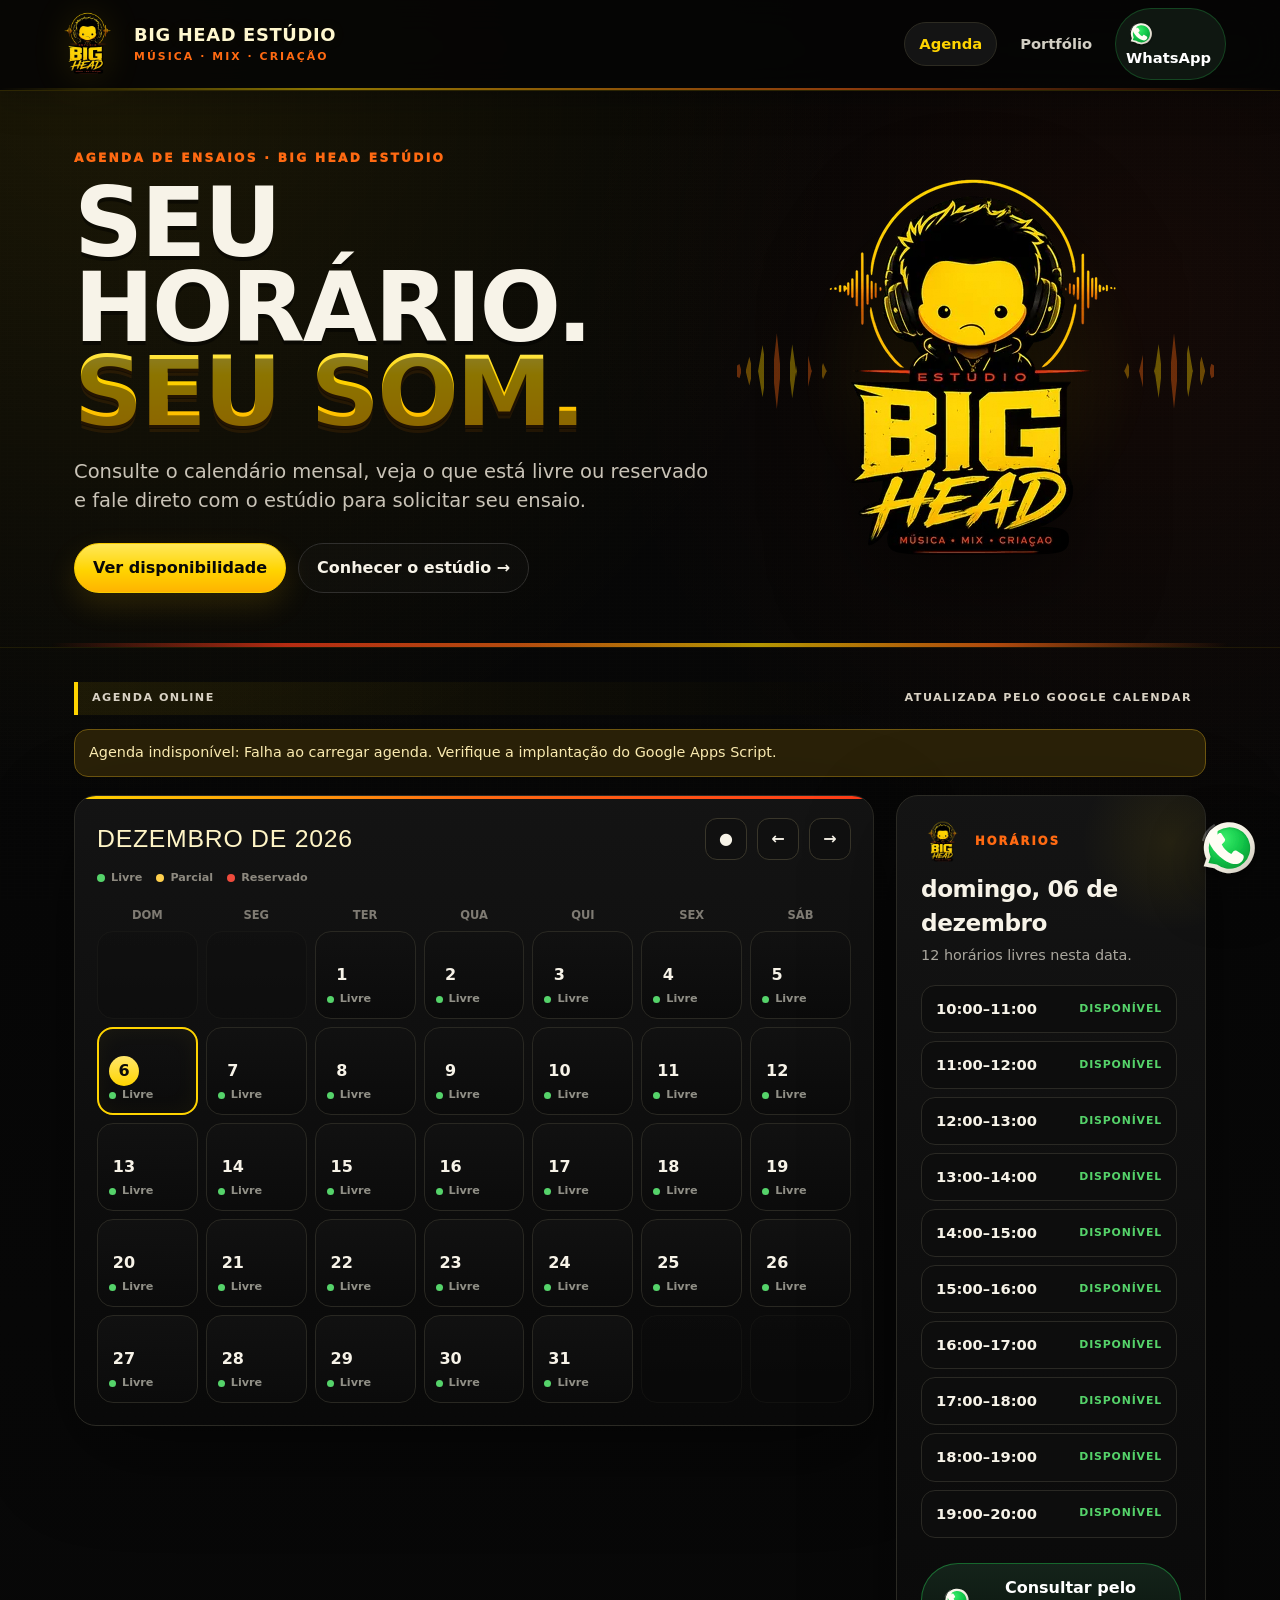
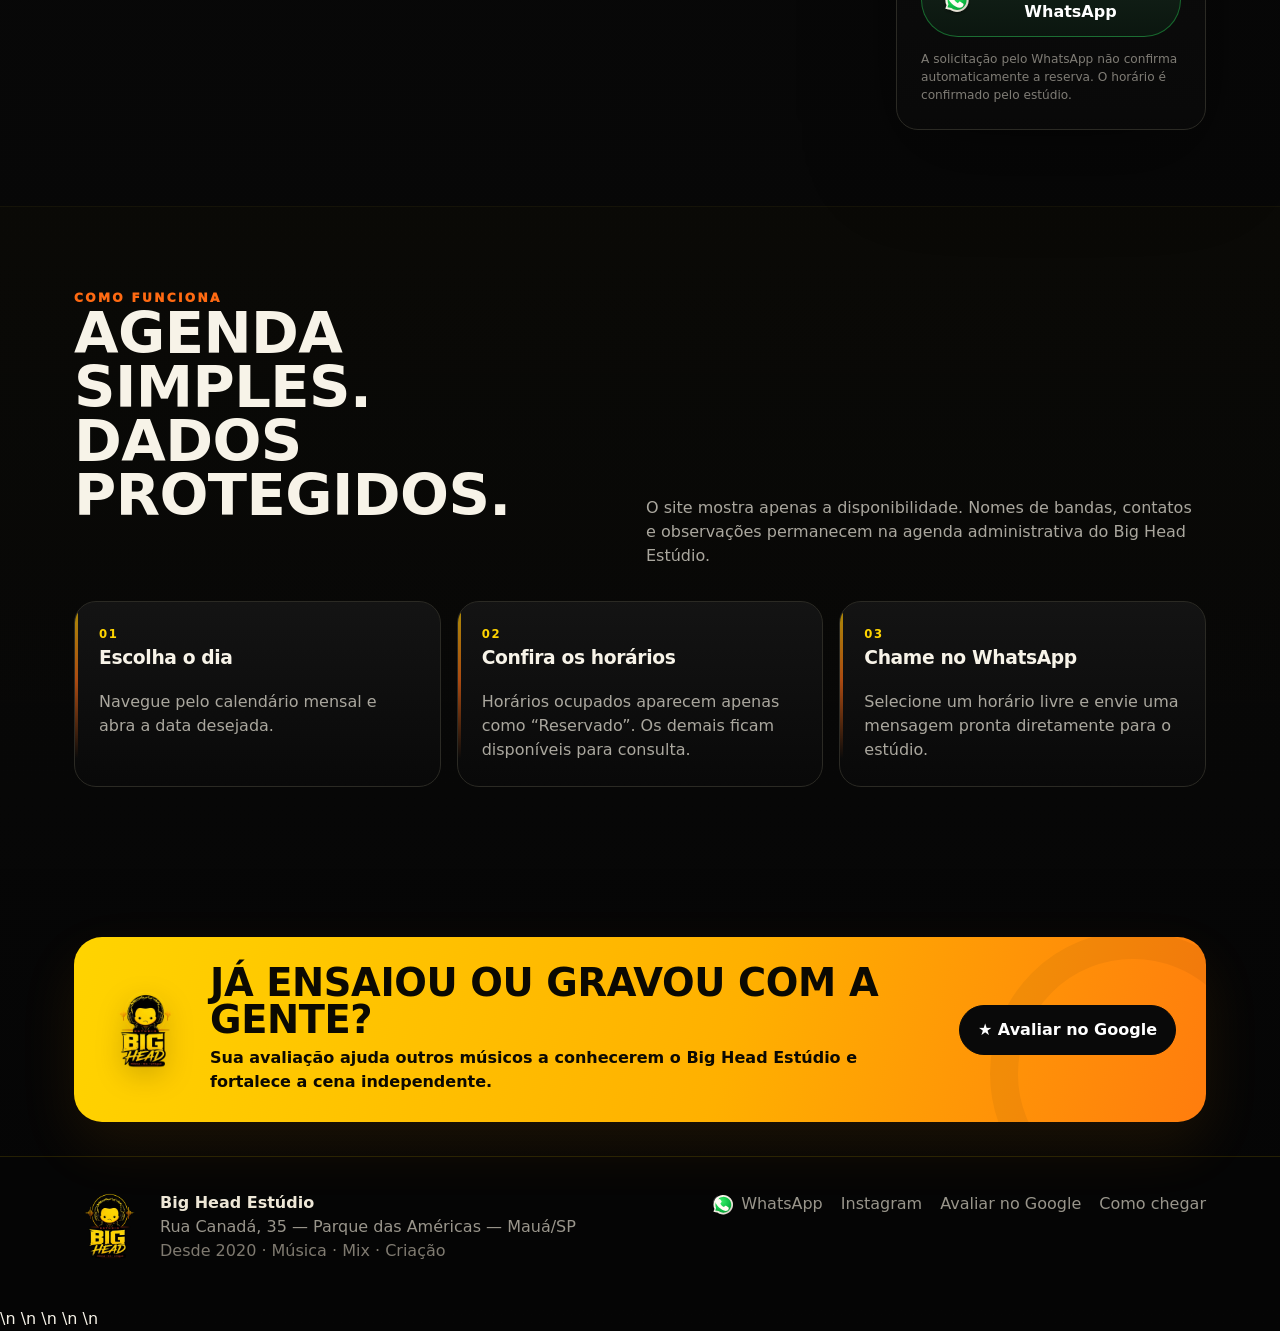
==== commit 62803c36: "Use official logo asset directly" ====
--- a/index.html
+++ b/index.html
@@ -15,7 +15,7 @@
   <header class="site-header">
     <nav class="nav" aria-label="Navegação principal">
       <a class="brand" href="index.html" aria-label="Big Head Estúdio — Agenda">
-        <img class="brand-logo" src="assets/bh-mark.svg" data-bh-logo alt="Logotipo Big Head Estúdio">
+        <img class="brand-logo" src="assets/logo-oficial-2026.webp" alt="Logotipo Big Head Estúdio">
         <span class="brand-text"><strong>BIG HEAD ESTÚDIO</strong><span>Música · Mix · Criação</span></span>
       </a>
       <div class="nav-links">
@@ -40,7 +40,7 @@
         </div>
         <div class="hero-emblem" aria-hidden="true">
           <div class="soundwave wave-left"></div>
-          <img src="assets/bh-mark.svg" data-bh-logo alt="">
+          <img src="assets/logo-oficial-2026.webp" alt="">
           <div class="soundwave wave-right"></div>
         </div>
       </div>
@@ -69,7 +69,7 @@
         </div>
 
         <aside class="day-card" aria-live="polite">
-          <div class="day-card-brand"><img src="assets/bh-mark.svg" data-bh-logo alt=""><span>HORÁRIOS</span></div>
+          <div class="day-card-brand"><img src="assets/logo-oficial-2026.webp" alt=""><span>HORÁRIOS</span></div>
           <h3 id="selectedDateTitle">Selecione um dia</h3>
           <p id="selectedDateSubtitle" class="day-subtitle">Clique em uma data no calendário para consultar os horários.</p>
           <div id="slots" class="slots"></div>
@@ -95,7 +95,7 @@
 
     <section class="container">
       <div class="review-cta">
-        <img class="review-logo" src="assets/bh-mark.svg" data-bh-logo alt="">
+        <img class="review-logo" src="assets/logo-oficial-2026.webp" alt="">
         <div><h2>Já ensaiou ou gravou com a gente?</h2><p>Sua avaliação ajuda outros músicos a conhecerem o Big Head Estúdio e fortalece a cena independente.</p></div>
         <a class="btn js-review" href="#" target="_blank" rel="noopener">★ Avaliar no Google</a>
       </div>
@@ -104,7 +104,7 @@
 
   <footer class="site-footer">
     <div class="container footer-grid">
-      <div class="footer-brand"><img src="assets/bh-mark.svg" data-bh-logo alt="Big Head Estúdio"><div><strong>Big Head Estúdio</strong><br>Rua Canadá, 35 — Parque das Américas — Mauá/SP<br><span>Desde 2020 · Música · Mix · Criação</span></div></div>
+      <div class="footer-brand"><img src="assets/logo-oficial-2026.webp" alt="Big Head Estúdio"><div><strong>Big Head Estúdio</strong><br>Rua Canadá, 35 — Parque das Américas — Mauá/SP<br><span>Desde 2020 · Música · Mix · Criação</span></div></div>
       <div class="footer-links">
         <a class="footer-whatsapp js-whatsapp" href="#"><img src="assets/whatsapp-contact.svg" alt="">WhatsApp</a>
         <a class="js-instagram" href="#" target="_blank" rel="noopener">Instagram</a>
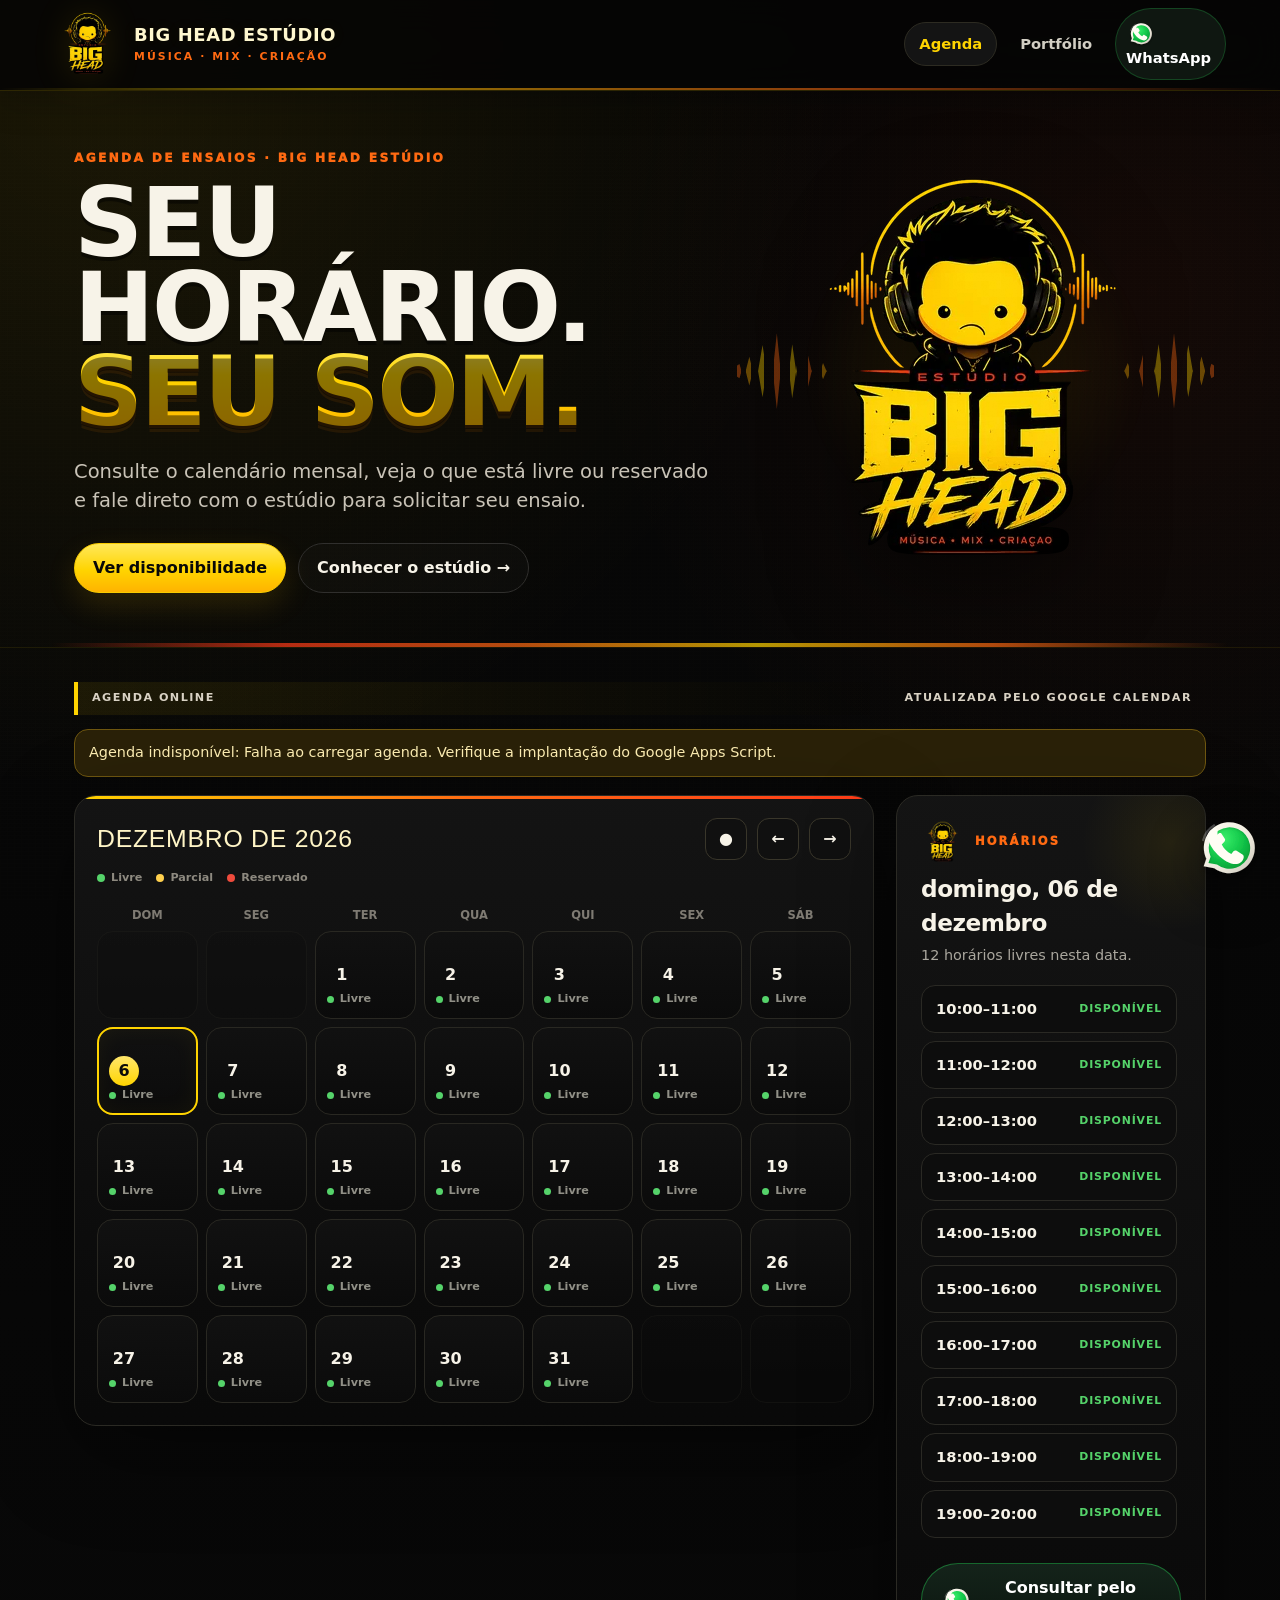
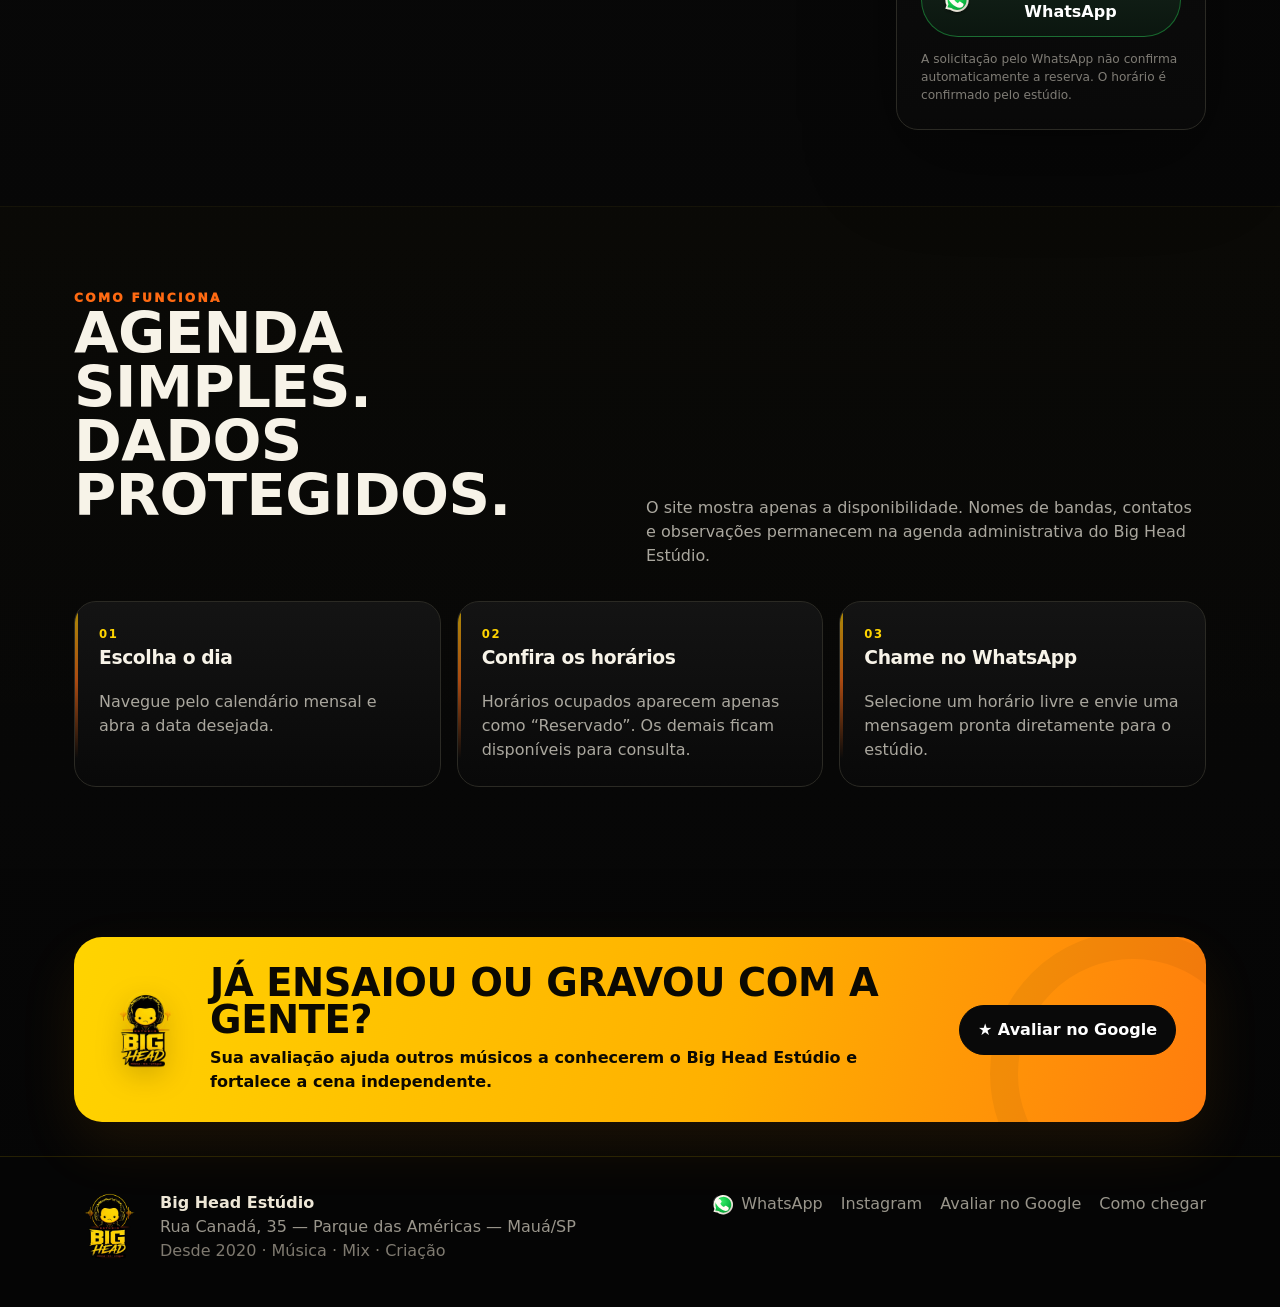
==== commit 035fa899: "Clean obsolete logo loader references" ====
--- a/index.html
+++ b/index.html
@@ -115,7 +115,8 @@
   </footer>
 
   <a class="floating-whatsapp js-whatsapp" href="#" aria-label="Falar no WhatsApp"><img src="assets/whatsapp-contact.svg" alt=""></a>
-  <script src="assets/logo-part-0.js"></script>\n  <script src="assets/logo-part-1.js"></script>\n  <script src="assets/logo-part-2.js"></script>\n  <script src="assets/logo-part-3.js"></script>\n  <script src="assets/logo-loader.js"></script>\n  <script src="config.js"></script>
+  <script src="config.js"></script>
   <script src="app.js"></script>
+  <script src="analytics.js"></script>
 </body>
 </html>
